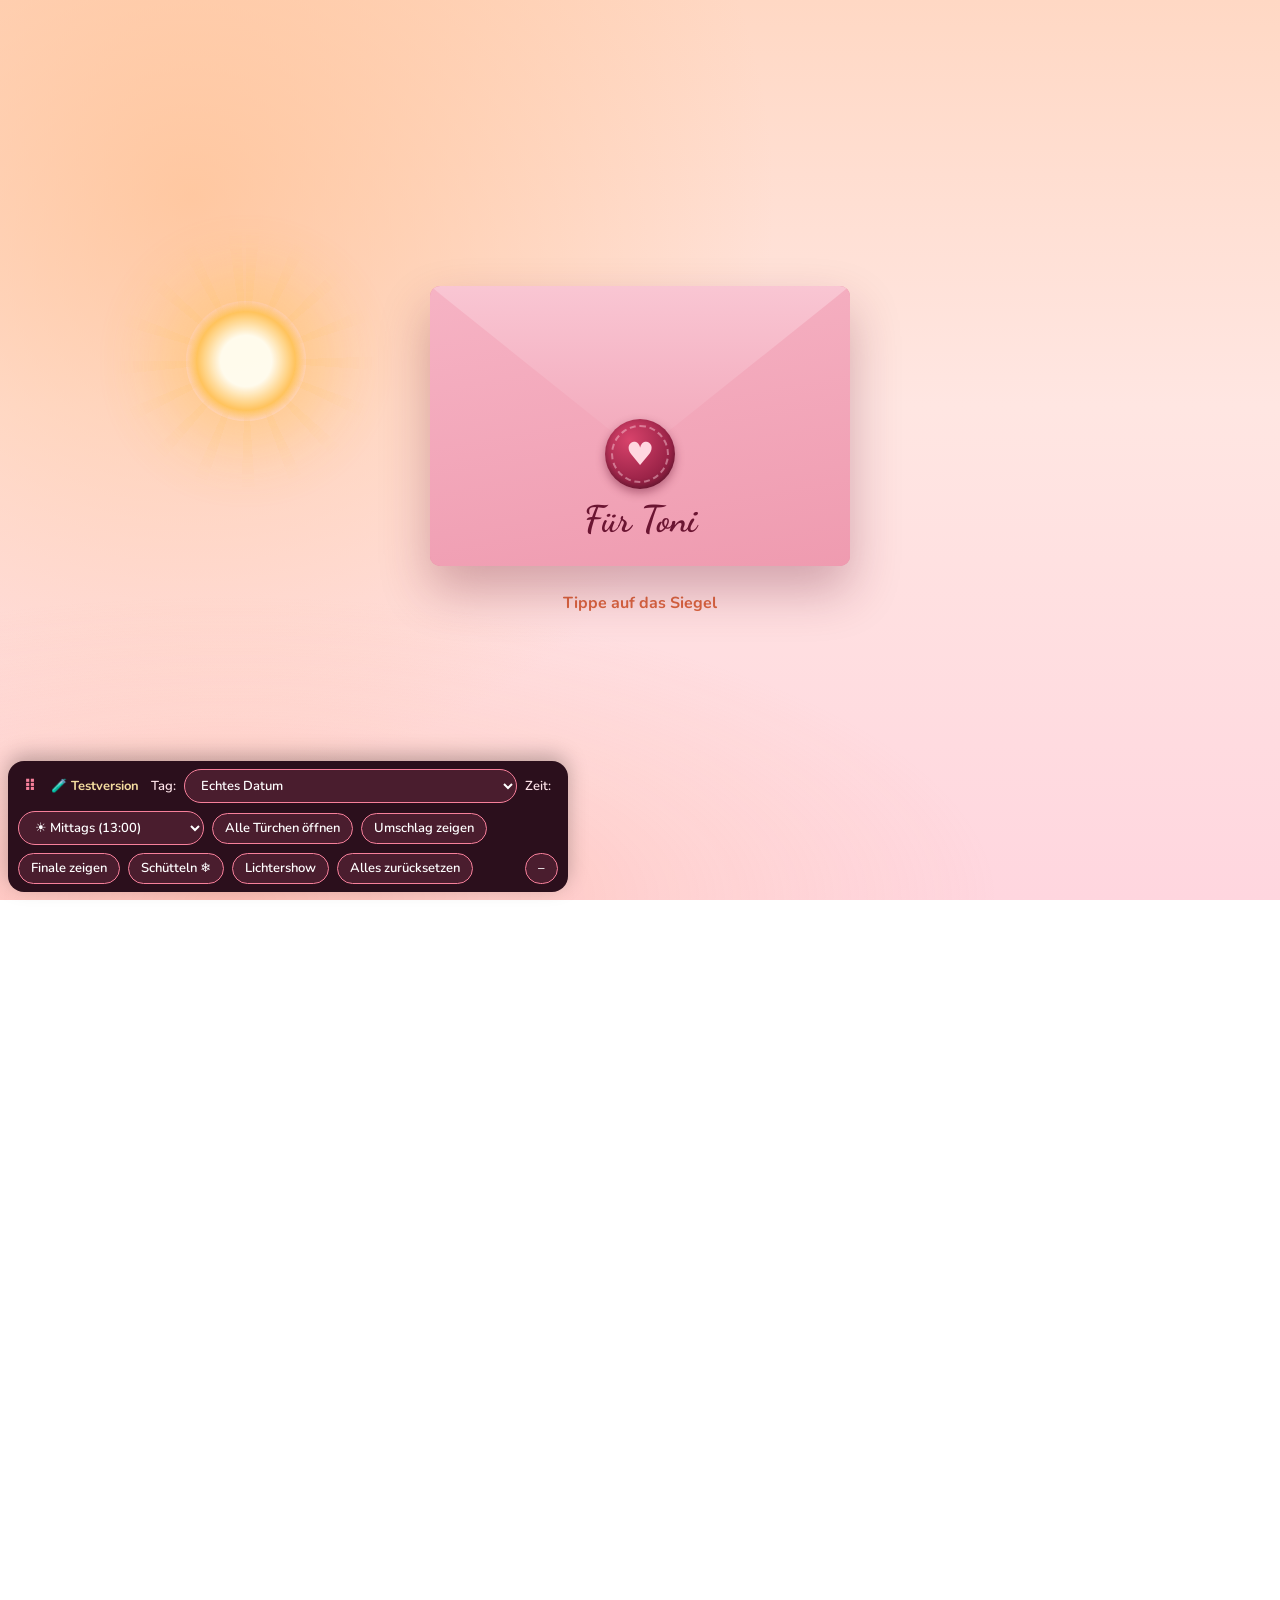
==== vorschau-poyjy2er/index.html @ 793a2852 "Jahrestag: beide kommen erst ins Bild, dann Album und Herzflug Co-Authored-By: Claude Opus 5.5 <nore" ====
<!doctype html>
<html lang="de">
<head>
  <meta charset="utf-8">
  <base href="../">
  <meta name="viewport" content="width=device-width, initial-scale=1, minimum-scale=1">
  <meta name="robots" content="noindex, nofollow">
  <title>Toni Adventskalender Test</title>
  <link rel="icon" href="data:image/svg+xml,<svg xmlns='http://www.w3.org/2000/svg' viewBox='0 0 100 100'><text y='.9em' font-size='90'>♥️</text></svg>">
  <link rel="preconnect" href="https://fonts.googleapis.com">
  <link rel="preconnect" href="https://fonts.gstatic.com" crossorigin>
  <link href="https://fonts.googleapis.com/css2?family=Dancing+Script:wght@600;700&family=Lora:ital,wght@1,500;1,600&family=Nunito:wght@400;600;700&display=swap" rel="stylesheet">
  <link rel="stylesheet" href="style.min.css?v=ee9fd789cb">
  <link rel="manifest" href="manifest.webmanifest">
  <link rel="apple-touch-icon" href="icons/apple-touch-icon.png">
  <meta name="theme-color" content="#e85d7e">
  <meta name="mobile-web-app-capable" content="yes">
  <meta name="apple-mobile-web-app-capable" content="yes">
  <meta name="apple-mobile-web-app-title" content="Für Toni">
  <meta name="apple-mobile-web-app-status-bar-style" content="default">
</head>
<body>
  <div id="intro" class="intro" hidden>
    <p id="intro-gruss" class="intro-gruss" aria-live="polite"></p>
    <div class="umschlag" id="umschlag" role="button" tabindex="0" aria-label="Brief öffnen">
      <div class="umschlag-rueck"></div>
      <div class="brief">
        <p class="brief-anrede" id="brief-anrede">Mein Schatz,</p>
        <p class="brief-text" id="brief-text">dein Adventskalender wartet auf dich</p>
        <p class="brief-herz" aria-hidden="true"><svg class="ui-icon" aria-hidden="true"><use href="#i-herz"/></svg></p>
      </div>
      <div class="umschlag-vorne"></div>
      <div class="umschlag-klappe"></div>
      <p class="umschlag-name">Für Toni</p>
      <div class="siegel" aria-hidden="true"><span>♥</span><span class="siegel-schloss">🔒</span></div>
    </div>
    <div id="intro-countdown" class="intro-countdown" hidden>
      <p id="countdown-gruss" class="countdown-gruss" hidden></p>
      <p id="countdown-titel" class="countdown-titel">Dein Brief öffnet sich in</p>
      <div id="countdown-ziffern" class="countdown-ziffern" aria-live="off"></div>
    </div>
    <p class="intro-hinweis" id="intro-hinweis">Tippe auf das Siegel</p>
  </div>

  <div class="himmel" aria-hidden="true">
    <div class="sonne"></div>
    <div class="mond"></div>
    <div class="sterne" id="sterne"></div>
  </div>
  <div class="herzen" aria-hidden="true"></div>

  <svg class="ui-sprite" width="0" height="0" aria-hidden="true" focusable="false">
  <defs>
    <linearGradient id="ui-herz-verlauf" x1="0" y1="0" x2="0" y2="1"><stop offset="0" stop-color="#ff7096"/><stop offset="1" stop-color="#d6244f"/></linearGradient>
    <linearGradient id="ui-gold" x1="0" y1="0" x2="0" y2="1"><stop offset="0" stop-color="#f7d77c"/><stop offset="1" stop-color="#d4a23f"/></linearGradient>
  </defs>
  <symbol id="i-herz" viewBox="0 0 32 29"><path d="M16 28C10 23.6 2 17.6 2 10.2 2 5.7 5.4 2.4 9.5 2.4c2.7 0 5 1.4 6.5 3.7 1.5-2.3 3.8-3.7 6.5-3.7 4.1 0 7.5 3.3 7.5 7.8C30 17.6 22 23.6 16 28z" fill="url(#ui-herz-verlauf)"/><path d="M8.4 6.2c-2.3.4-3.8 2.5-3.5 4.9" fill="none" stroke="#fff" stroke-width="2.2" stroke-linecap="round" opacity=".6"/></symbol>
  <symbol id="i-wolke" viewBox="0 0 32 32"><path d="M9 25h15.5a5.5 5.5 0 0 0 .6-11 7.5 7.5 0 0 0-14.2-2A6.5 6.5 0 0 0 9 25z" fill="#fff4f6" stroke="currentColor" stroke-width="2" stroke-linejoin="round"/><path d="M16 22c-1.7-1.2-3.4-2.5-3.4-3.9 0-1 .8-1.8 1.8-1.8.7 0 1.3.4 1.6.9.3-.5.9-.9 1.6-.9 1 0 1.8.8 1.8 1.8 0 1.4-1.7 2.7-3.4 3.9z" fill="url(#ui-herz-verlauf)"/></symbol>
  <symbol id="i-brief" viewBox="0 0 32 32"><rect x="3" y="7" width="26" height="19" rx="3" fill="#fff4f6" stroke="currentColor" stroke-width="2"/><path d="M4.5 9.5 16 18l11.5-8.5" fill="none" stroke="currentColor" stroke-width="2" stroke-linejoin="round"/><path d="M16 25c-1.9-1.4-3.8-2.8-3.8-4.5 0-1.1.9-2 2-2 .8 0 1.4.4 1.8 1 .4-.6 1-1 1.8-1 1.1 0 2 .9 2 2 0 1.7-1.9 3.1-3.8 4.5z" fill="url(#ui-herz-verlauf)"/></symbol>
  <symbol id="i-geschenk" viewBox="0 0 32 32"><rect x="5" y="14" width="22" height="14" rx="2" fill="#fde3ea" stroke="currentColor" stroke-width="2"/><rect x="3" y="9.5" width="26" height="5" rx="1.5" fill="#fff4f6" stroke="currentColor" stroke-width="2"/><rect x="14" y="9.5" width="4" height="18.5" fill="#e0b04e"/><path d="M16 9.5c-2-4-7-5.5-7.6-2.6S12.4 9.5 16 9.5zm0 0c2-4 7-5.5 7.6-2.6S19.6 9.5 16 9.5z" fill="#f3c84b" stroke="#b8862f" stroke-width="1.2" stroke-linejoin="round"/></symbol>
  <symbol id="i-mikro" viewBox="0 0 32 32"><rect x="11" y="3" width="10" height="17" rx="5" fill="#fde3ea" stroke="currentColor" stroke-width="2"/><path d="M7 15a9 9 0 0 0 18 0M16 24v5M11 29h10" fill="none" stroke="currentColor" stroke-width="2" stroke-linecap="round"/></symbol>
  <symbol id="i-buch" viewBox="0 0 32 32"><path d="M16 8.5C12.5 6 8 5.5 3 6.5v19c5-1 9.5-.5 13 2 3.5-2.5 8-3 13-2v-19c-5-1-9.5-.5-13 2z" fill="#fff4f6" stroke="currentColor" stroke-width="2" stroke-linejoin="round"/><path d="M16 8.5v19" stroke="currentColor" stroke-width="2"/></symbol>
  <symbol id="i-spiel" viewBox="0 0 32 32"><path d="M9 10h14a6 6 0 0 1 5.8 4.5l1.6 6.6A3.6 3.6 0 0 1 24.3 24l-3.1-3H10.8l-3.1 3a3.6 3.6 0 0 1-6.1-2.9l1.6-6.6A6 6 0 0 1 9 10z" fill="#fde3ea" stroke="currentColor" stroke-width="2" stroke-linejoin="round"/><path d="M10 14v5M7.5 16.5h5" stroke="currentColor" stroke-width="2" stroke-linecap="round"/><circle cx="21.5" cy="15" r="1.6" fill="currentColor"/><circle cx="24.5" cy="18" r="1.6" fill="currentColor"/></symbol>
  <symbol id="i-ticket" viewBox="0 0 32 32"><path d="M4 9h24v4a3 3 0 0 0 0 6v4H4v-4a3 3 0 0 0 0-6z" fill="#fff4f6" stroke="currentColor" stroke-width="2" stroke-linejoin="round"/><path d="M12 10.5v11" stroke="currentColor" stroke-width="1.6" stroke-dasharray="2 2"/><path d="M20 19.5c-1.6-1.1-3.2-2.3-3.2-3.7 0-.9.7-1.6 1.6-1.6.7 0 1.2.4 1.6.9.4-.5.9-.9 1.6-.9.9 0 1.6.7 1.6 1.6 0 1.4-1.6 2.6-3.2 3.7z" fill="url(#ui-herz-verlauf)"/></symbol>
  <symbol id="i-post" viewBox="0 0 32 32"><rect x="3" y="7" width="26" height="18" rx="2" fill="#fff4f6" stroke="currentColor" stroke-width="2"/><rect x="20" y="10" width="6" height="7" rx="1" fill="#fde3ea" stroke="currentColor" stroke-width="1.5"/><path d="M7 13h9M7 17h9M7 21h7" stroke="currentColor" stroke-width="1.6" stroke-linecap="round"/></symbol>
  <symbol id="i-schloss" viewBox="0 0 24 24"><path d="M7.5 10.5V8a4.5 4.5 0 0 1 9 0v2.5" fill="none" stroke="#a97b2c" stroke-width="2.4"/><rect x="4.5" y="10" width="15" height="11" rx="3" fill="url(#ui-gold)" stroke="#a97b2c" stroke-width="1.4"/><circle cx="12" cy="15.2" r="1.7" fill="#7a4f12"/></symbol>
  <symbol id="i-play" viewBox="0 0 24 24"><path d="M8 5.5v13a1 1 0 0 0 1.5.9l10.4-6.5a1 1 0 0 0 0-1.8L9.5 4.6A1 1 0 0 0 8 5.5z" fill="currentColor"/></symbol>
  <symbol id="i-pause" viewBox="0 0 24 24"><rect x="6.5" y="5" width="4" height="14" rx="1.3" fill="currentColor"/><rect x="13.5" y="5" width="4" height="14" rx="1.3" fill="currentColor"/></symbol>
</svg>
  <header class="kopf">
    <div class="briefkopf">
      <p id="datum" class="datum"></p>
      <p id="gruss" class="gruss"></p>
      <h1 id="titel">Für Toni ♥️</h1>
      <p id="untertitel" class="untertitel"></p>
    </div>
    <div id="titelfotos" class="titelfotos"></div>
    <section class="heute-karte" aria-label="Heute">
      <p class="heute-label">Dein Tag</p>
      <p id="status" class="status" aria-live="polite"></p>
      <div id="zusammen" class="zusammen"></div>
      <p class="kopf-knoepfe">
        <button id="sammlung-knopf" class="sammlung-knopf" type="button" hidden><svg class="ui-icon" aria-hidden="true"><use href="#i-ticket"/></svg> Meine Gutscheine</button>
        <button id="finale-knopf" class="sammlung-knopf" type="button" hidden><svg class="ui-icon" aria-hidden="true"><use href="#i-herz"/></svg> Unser Herz</button>
        <button id="rueckblick-knopf" class="sammlung-knopf" type="button" hidden><svg class="ui-icon" aria-hidden="true"><use href="#i-buch"/></svg> Unser Dezember</button>
        <button id="postkarte-knopf" class="sammlung-knopf" type="button" hidden><svg class="ui-icon" aria-hidden="true"><use href="#i-post"/></svg> Heutige Postkarte</button>
        <button id="spiel-knopf" class="sammlung-knopf" type="button" hidden><svg class="ui-icon" aria-hidden="true"><use href="#i-spiel"/></svg> Capy-Spiel</button>
      </p>
    </section>
  </header>

  <main>
    <div id="adventskranz" class="adventskranz" hidden></div>
    <div id="lichterkette" class="lichterkette" role="img" aria-label="Lichterkette"></div>
    <div id="kalender" class="kalender" aria-label="Adventskalender mit 24 Türchen"></div>
  </main>

  <section id="momente" class="momente" aria-labelledby="momente-titel" hidden>
    <h2 id="momente-titel">Unsere Momente</h2>
    <div id="fotostreifen" class="fotostreifen"></div>
    <div id="streifen-fortschritt" class="streifen-fortschritt" aria-hidden="true"><span></span></div>
    <p id="wisch-hinweis" class="wisch-hinweis">wischen für mehr Fotos <span aria-hidden="true">→</span></p>
  </section>

  <div id="landschaft" class="landschaft" aria-hidden="true"></div>

  <footer class="fuss">
    <div class="capy-familie" aria-hidden="true">
      <svg viewBox="0 0 220 110">
        <g class="laterne">
          <rect x="150" y="40" width="3" height="62" fill="#6b4a3a"/>
          <circle class="laternen-licht" cx="151.5" cy="48" r="15" fill="#ffd36b" opacity=".35"/>
          <path d="M142 38h19l-3-6h-13z" fill="#4a3542"/>
          <rect x="143.5" y="38" width="16" height="19" rx="2.5" fill="#ffe7a3" stroke="#4a3542" stroke-width="2"/>
          <path d="M146 57h11l-2.5 4h-6z" fill="#4a3542"/>
          <path d="M144 38 q7.5 -3.5 15 0" fill="none" stroke="#fff" stroke-width="2.5" stroke-linecap="round"/>
        </g>
        <g transform="translate(18 34) rotate(-8 28 30)">
          <ellipse cx="14" cy="9" rx="5" ry="4" fill="#7a4e33"/><ellipse cx="42" cy="9" rx="5" ry="4" fill="#7a4e33"/>
          <rect x="7" y="6" width="42" height="36" rx="17" fill="#b07a52"/><ellipse cx="28" cy="31" rx="13" ry="9.5" fill="#9a6844"/>
          <path d="M14 20q3-2.5 6 0M36 20q3-2.5 6 0" fill="none" stroke="#3a2418" stroke-width="1.8" stroke-linecap="round"/>
          <ellipse cx="23.5" cy="28.5" rx="1.8" ry="1.1" fill="#3a2418"/><ellipse cx="32.5" cy="28.5" rx="1.8" ry="1.1" fill="#3a2418"/>
          <circle cx="14" cy="27" r="2.6" fill="#f7809b" opacity=".6"/><circle cx="42" cy="27" r="2.6" fill="#f7809b" opacity=".6"/>
          <path d="M8 40 q20 14 40 0 v12 h-40z" fill="#e85d7e"/><path d="M10 46h36" stroke="#fff" stroke-width="2" stroke-dasharray="4 3"/>
        </g>
        <g transform="translate(70 30) rotate(10 28 30)">
          <ellipse cx="14" cy="9" rx="5" ry="4" fill="#7a4e33"/><ellipse cx="42" cy="9" rx="5" ry="4" fill="#7a4e33"/>
          <rect x="7" y="6" width="42" height="36" rx="17" fill="#a8714a"/><ellipse cx="28" cy="31" rx="13" ry="9.5" fill="#94613f"/>
          <path d="M14 20q3-2.5 6 0M36 20q3-2.5 6 0" fill="none" stroke="#3a2418" stroke-width="1.8" stroke-linecap="round"/>
          <ellipse cx="23.5" cy="28.5" rx="1.8" ry="1.1" fill="#3a2418"/><ellipse cx="32.5" cy="28.5" rx="1.8" ry="1.1" fill="#3a2418"/>
          <circle cx="14" cy="27" r="2.6" fill="#f7809b" opacity=".6"/><circle cx="42" cy="27" r="2.6" fill="#f7809b" opacity=".6"/>
          <path d="M8 6 C10 -6 26 -8 30 0 L22 6z" fill="#d6304f"/><rect x="5" y="3" width="24" height="5.5" rx="2.7" fill="#fff"/><circle cx="31" cy="0" r="3.4" fill="#fff"/>
        </g>
        <path class="familien-herz" d="M71 26c-2.6-4.4-9-3.2-9 1.6 0 4.2 9 8.6 9 8.6s9-4.4 9-8.6c0-4.8-6.4-6-9-1.6z" fill="#e85d7e"/>
        <path d="M0 100 Q60 90 120 98 T220 96 V110 H0z" fill="#fff"/>
      </svg>
    </div>
    <p class="fuss-text">Mit ganz viel Liebe gemacht <svg class="ui-icon" aria-hidden="true"><use href="#i-herz"/></svg></p>
  </footer>

  <div id="toast" class="toast" role="status" aria-live="polite"></div>

  <dialog id="dialog" class="dialog" aria-labelledby="dialog-titel">
    <div class="dialog-inhalt">
      <button class="schliessen" type="button" aria-label="Schließen">×</button>
      <div class="wachssiegel" id="dialog-siegel" aria-hidden="true"></div>
      <p class="dialog-tag" id="dialog-tag"></p>
      <h2 id="dialog-titel"></h2>
      <img id="dialog-bild" class="dialog-bild" alt="" hidden>
      <div id="rubbel-bereich" class="rubbel-bereich">
      <p id="dialog-text" class="dialog-text"></p>
      <p id="dialog-unterschrift" class="unterschrift"></p>
      <div class="extras">
        <div id="dialog-brief" class="extra extra-brief" hidden>
          <span class="extra-icon" aria-hidden="true"><svg class="ui-icon" aria-hidden="true"><use href="#i-wolke"/></svg></span>
          <span class="extra-label">Hier klebt deine Wolke hin</span>
          <span id="dialog-brief-zahl" class="extra-zahl"></span>
        </div>
        <div id="dialog-paeckchen" class="extra extra-paeckchen" hidden>
          <span class="extra-icon" aria-hidden="true"><svg class="ui-icon" aria-hidden="true"><use href="#i-geschenk"/></svg></span>
          <span class="extra-label">Heute darfst du zusätzlich dieses Päckchen öffnen</span>
          <span id="dialog-paeckchen-zahl" class="extra-zahl"></span>
        </div>
      </div>
      <canvas id="rubbel" class="rubbel" hidden aria-label="Rubbelfeld: mit dem Finger freirubbeln"></canvas>
      </div>
      <div id="dialog-audio" class="sprachnachricht" hidden>
        <p class="sprachnachricht-titel"><svg class="ui-icon" aria-hidden="true"><use href="#i-mikro"/></svg> Eine Sprachnachricht von mir</p>
        <audio id="dialog-audio-player" preload="metadata"></audio>
        <div class="player">
          <button type="button" class="player-knopf" aria-label="Sprachnachricht abspielen"><svg class="ui-icon player-play" aria-hidden="true"><use href="#i-play"/></svg><svg class="ui-icon player-pause" aria-hidden="true"><use href="#i-pause"/></svg></button>
          <div class="player-leiste" role="slider" tabindex="0" aria-label="Position in der Sprachnachricht" aria-valuemin="0" aria-valuemax="100" aria-valuenow="0"><span class="player-fortschritt"></span><span class="player-punkt"><svg class="ui-icon" aria-hidden="true"><use href="#i-herz"/></svg></span></div>
          <span class="player-zeit">0:00</span>
        </div>
      </div>
      <div id="dialog-hinweis" class="hinweis" hidden>
        <span class="hinweis-icon" aria-hidden="true"><svg class="ui-icon" aria-hidden="true"><use href="#i-geschenk"/></svg></span>
        <span id="dialog-hinweis-text"></span>
      </div>
    </div>
  </dialog>

  <dialog id="gutschein" class="dialog gutschein-dialog" aria-labelledby="gutschein-titel">
    <div class="dialog-inhalt">
      <button class="schliessen" type="button" aria-label="Schließen">×</button>
      <p id="gutschein-gefunden" class="gutschein-gefunden">Du hast ein Easter Egg gefunden! 🎉</p>
      <div class="ticket">
        <img id="gutschein-bild" class="ticket-bild" alt="" hidden>
        <div id="gutschein-emblem" class="ticket-emblem" aria-hidden="true"></div>
        <p class="ticket-label">Gutschein für</p>
        <h2 id="gutschein-titel"></h2>
        <p id="gutschein-text" class="ticket-text"></p>
        <p class="ticket-fuss"><strong>Aktiv, sobald du mir einen Screenshot davon per WhatsApp geschickt hast 📸</strong><br>Gültig für immer · Einlösbar bei mir ♥️</p>
      </div>
    </div>
  </dialog>

  <dialog id="sammlung" class="dialog" aria-labelledby="sammlung-titel">
    <div class="dialog-inhalt">
      <button class="schliessen" type="button" aria-label="Schließen">×</button>
      <h2 id="sammlung-titel">Deine Gutscheine</h2>
      <div id="sammlung-liste" class="sammlung-liste"></div>
    </div>
  </dialog>

  <dialog id="quiz" class="dialog" aria-labelledby="quiz-frage">
    <div class="dialog-inhalt">
      <button class="schliessen" type="button" aria-label="Schließen">×</button>
      <p class="dialog-tag">Du hast etwas entdeckt 🔍</p>
      <p class="quiz-intro">Aber erst musst du dir das verdienen. Beantworte diese Frage:</p>
      <h2 id="quiz-frage"></h2>
      <div id="quiz-antworten" class="quiz-antworten"></div>
      <p id="quiz-rueckmeldung" class="quiz-rueckmeldung" aria-live="polite"></p>
    </div>
  </dialog>

  <dialog id="rueckblick" class="dialog" aria-labelledby="rueckblick-titel">
    <div class="dialog-inhalt">
      <button class="schliessen" type="button" aria-label="Schließen">×</button>
      <h2 id="rueckblick-titel">Unser Dezember</h2>
      <div id="rueckblick-liste" class="rueckblick-liste"></div>
    </div>
  </dialog>

  <div id="app-tipp" class="app-tipp" hidden>
    <span class="app-tipp-icon" aria-hidden="true">📲</span>
    <p id="app-tipp-text"></p>
    <button type="button" id="app-tipp-zu" aria-label="Tipp schließen">×</button>
  </div>

  <dialog id="postkarte" class="dialog postkarte-dialog" aria-labelledby="postkarte-titel">
    <div class="postkarte">
      <button class="schliessen" type="button" aria-label="Schließen">×</button>
      <img id="postkarte-bild" class="postkarte-bild" alt="">
      <div class="postkarte-rechts">
        <div class="briefmarke" aria-hidden="true"><span>🐹</span></div>
        <div class="poststempel" id="postkarte-stempel" aria-hidden="true"></div>
        <h2 id="postkarte-titel" class="postkarte-titel"></h2>
        <p id="postkarte-text" class="postkarte-text"></p>
        <p class="postkarte-gruss">Dein Chris ♥️</p>
      </div>
    </div>
  </dialog>

  <dialog id="spiel" class="spiel-dialog" aria-label="Capy-Spiel">
    <div class="spiel-rahmen">
      <canvas id="spiel-leinwand" class="spiel-leinwand"></canvas>
      <div class="spiel-anzeige" aria-live="polite">
        <span id="spiel-punkte">0</span>
        <span id="spiel-leben">♥️♥️♥️</span>
      </div>
      <button class="schliessen spiel-zu" type="button" aria-label="Spiel schließen">×</button>
      <div id="spiel-menue" class="spiel-menue">
        <h2 id="spiel-titel">Capy fängt Schneeflocken</h2>
        <p id="spiel-text">Fang Schneeflocken, Herzen und Sterne. Weich Eis und Eiszapfen aus und schnapp dir die Extras!</p>
        <ul class="spiel-legende">
          <li><span>❄️</span> 1 Punkt</li>
          <li><span>♥️</span> 3 Punkte</li>
          <li><span>⭐</span> 10 Punkte</li>
          <li><span>🧊</span> Eis kostet ein Leben</li>
          <li><span>☕</span> Kakao schützt dich</li>
          <li><span>🧲</span> Magnet zieht alles an</li>
          <li><span>⏳</span> Sanduhr: Zeitlupe</li>
          <li><span>🍀</span> Klee: ein Leben</li>
        </ul>
        <p class="spiel-tipp">15 Treffer in Folge bringen den Liebesregen ♥️</p>
        <p id="spiel-rekord" class="spiel-rekord"></p>
        <button id="spiel-start" class="spiel-start" type="button">Los geht's</button>
        <p class="spiel-steuerung">Mit dem Finger nach links und rechts wischen<br>oder die Pfeiltasten benutzen</p>
      </div>
    </div>
  </dialog>

  <dialog id="lightbox" class="lightbox" aria-label="Foto">
    <button class="schliessen" type="button" aria-label="Schließen">×</button>
    <figure class="lightbox-figur">
      <img id="lightbox-bild" alt="">
      <figcaption id="lightbox-text"></figcaption>
    </figure>
    <button class="lightbox-pfeil zurueck" type="button" aria-label="Vorheriges Foto">‹</button>
    <button class="lightbox-pfeil weiter" type="button" aria-label="Nächstes Foto">›</button>
  </dialog>

  <div id="finale" class="finale" hidden>
    <div id="finale-herz" class="finale-herz"></div>
    <div class="finale-text">
      <p class="finale-titel">Frohe Weihnachten, Baby</p>
      <p class="finale-unter">24 Türchen voller Liebe <svg class="ui-icon" aria-hidden="true"><use href="#i-herz"/></svg></p>
    </div>
    <button type="button" class="schliessen finale-zu" aria-label="Schließen">×</button>
  </div>

  <canvas id="konfetti-regen" class="konfetti-regen" popover="manual" aria-hidden="true"></canvas>

  <script src="inhalte.js"></script>
  <script src="vorschau-poyjy2er/kalender.min.js?v=0a09846d65"></script>
<style>
  .testleiste {
    position: fixed; left: 8px; bottom: 8px; z-index: 90; max-width: min(560px, calc(100vw - 16px)); border-radius: 16px;
    display: flex; flex-wrap: wrap; align-items: center; gap: 8px;
    padding: 8px 10px;
    background: #2b0f1c; color: #ffe4ea;
    font: 600 13px/1.3 "Nunito", system-ui, sans-serif;
    box-shadow: 0 -6px 20px rgba(0,0,0,.25);
  }
  .testleiste b { color: #f3dc9f; margin-right: 4px; }
  .testleiste select, .testleiste button {
    font: inherit; border-radius: 999px; border: 1px solid #f7809b;
    padding: 6px 12px; background: #4a1d2e; color: #fff; cursor: pointer;
  }
  .testleiste button:hover, .testleiste select:hover { background: #6b1532; }
  .testleiste button:focus-visible, .testleiste select:focus-visible { outline: 2px solid #f3dc9f; outline-offset: 2px; }
  .testleiste .zu { margin-left: auto; }
  .testleiste input { accent-color: #f7809b; }
  .testleiste .griff { cursor: grab; padding: 4px 6px; font-size: 16px; line-height: 1; color: #f7809b; user-select: none; -webkit-user-select: none; touch-action: none; }
  .testleiste .mini { display: none; }
  .testleiste.klein { padding: 0; border-radius: 50%; gap: 0; background: transparent; box-shadow: none; }
  .testleiste.klein > * { display: none; }
  .testleiste.klein > .mini {
    display: grid; place-items: center; width: 44px; height: 44px; padding: 0; border-radius: 50%; font-size: 20px;
    background: #2b0f1c; border: 2px solid #f7809b; box-shadow: 0 4px 14px rgba(0,0,0,.3); touch-action: none; cursor: grab;
  }
  .testleiste.zieht, .testleiste.zieht * { cursor: grabbing !important; }
</style>
<div class="testleiste" id="testleiste" role="region" aria-label="Testleiste">
  <button type="button" class="mini" id="test-mini" aria-label="Testleiste öffnen (ziehen zum Verschieben)">🧪</button>
  <span class="griff" id="test-griff" title="Ziehen zum Verschieben" aria-hidden="true">⠿</span>
  <b>🧪 Testversion</b>
  <label for="test-datum">Tag:</label>
  <select id="test-datum"></select>
  <label for="test-zeit">Zeit:</label>
  <select id="test-zeit">
    <option value="morgen">🌅 Morgens (7:30)</option>
    <option value="vormittag">🌤️ Vormittags (10:00)</option>
    <option value="mittag" selected>☀️ Mittags (13:00)</option>
    <option value="nachmittag">🍪 Nachmittags (15:00)</option>
    <option value="abend">🕯️ Abends (19:00)</option>
    <option value="nacht">🌙 Nachts (23:00)</option>
  </select>
  <button type="button" id="test-alle">Alle Türchen öffnen</button>
  <button type="button" id="test-umschlag">Umschlag zeigen</button>
  <button type="button" id="test-finale">Finale zeigen</button>
  <button type="button" id="test-schuetteln">Schütteln ❄️</button>
  <button type="button" id="test-lichter">Lichtershow</button>
  <button type="button" id="test-reset">Alles zurücksetzen</button>
  <button type="button" class="zu" id="test-zu" aria-label="Testleiste verkleinern">–</button>
</div>
<script>
(function () {
  var jahr = KALENDER.jahr;
  var sel = document.getElementById("test-datum");
  var optionen = [["", "Echtes Datum"],
    ["nov-11", "11. November 🐹 Kino"],
    ["nov-12", "12. November 🐹 Seilbahn"],
    ["nov-13", "13. November 🐹 Fotobox"],
    ["nov-14", "14. November 🐹 Bahnhof"],
    ["nov-15", "15. November 🐹 Ballonfahrt"],
    ["nov-16", "16. November 🐹 Gartenparty"],
    ["nov-17", "17. November 🐹 Glühweinstand"],
    ["nov-18", "18. November 🐹 Thermalbad"],
    ["nov-19", "19. November 🐹 Rodelrennen"],
    ["nov-20", "20. November 🐹 Matcha-Bad"],
    ["nov-21", "21. November 🐹 Feuerwerk"],
    ["nov-22", "22. November 🐹 Schneeballschlacht"],
    ["nov-23", "23. November 🐹 Polonaise"],
    ["nov-24", "24. November 🐹 Plätzchen"],
    ["nov-25", "25. November 🐹 Vorabend"],
    ["nov-25-2359", "25. November 23:59 (Countdown läuft ab)"],
    ["nov-26-0015", "26. November 0:15 🎂 Geburtstag, Brief noch zu"],
    ["nov-26-0029", "26. November 0:29 (Brief öffnet sich gleich)"],
    ["nov-26-0031", "26. November 0:31 🎂 Brief offen"],
    ["nov-26-1300", "26. November 🎂 Geburtstagsmodus"],
    ["nov-27-1300", "27. November 🎁 Capys bauen den Kalender auf"],
    ["nov-28-1300", "28. November ✨ Capys schmücken"],
    ["nov-29-1300", "29. November 🕯️ 1. Advent"],
    ["nov-30-1300", "30. November 🧽 Großputz"]];
  var besonders = { 4: " 🎉 Joris", 6: " 🎅", 8: " 🍀 Bio", 11: " 🍀 Deutsch", 13: " 🎂 Papa", 17: " 🍀 Mathe", 24: " 🎄 Heiligabend" };
  var eier = {};
  (KALENDER.eastereggs || []).forEach(function (e) { eier[e.ab] = (eier[e.ab] || "") + " 🥚"; });
  for (var t = 1; t <= 24; t++) {
    optionen.push(["dez-" + (t < 10 ? "0" + t : t), t + ". Dezember" + (besonders[t] || "") + (eier[t] || "")]);
  }
  optionen.push(["dez-26", "26. Dezember (danach)"]);
  optionen.push(["dez-31-2359", "31. Dezember 23:59 🎆 Countdown ins neue Jahr"]);
  optionen.push(["jan-01-1200", "1. Januar 🎆 Neujahr (erster Besuch)"]);
  optionen.forEach(function (o) {
    var el = document.createElement("option"); el.value = o[0]; el.textContent = o[1]; sel.appendChild(el);
  });
  var zeitSel = document.getElementById("test-zeit");
  var anker = location.hash.replace("#", "");
  var zm = /-(morgen|vormittag|mittag|nachmittag|abend|nacht)$/.exec(anker);
  if (zm) zeitSel.value = zm[1];
  sel.value = /-\d{4}$/.test(anker) ? anker : anker.replace(/-(morgen|vormittag|mittag|nachmittag|abend|nacht)$/, "");
  function gehe(wert) {
    if (wert && !/-\d{4}$/.test(wert) && zeitSel.value !== "mittag") wert += "-" + zeitSel.value;
    location.hash = wert;
    location.reload();
  }
  sel.addEventListener("change", function () { gehe(sel.value); });
  zeitSel.addEventListener("change", function () { gehe(sel.value || "dez-01"); });
  var schluessel = ["toni-advent-geoeffnet-" + jahr, "toni-advent-gutscheine-" + jahr, "toni-advent-finale-" + jahr, "toni-advent-gerubbelt-" + jahr, "toni-app-tipp"];
  document.getElementById("test-umschlag").addEventListener("click", function () {
    try { sessionStorage.removeItem("toni-intro"); } catch (e) {}
    location.reload();
  });
  document.getElementById("test-schuetteln").addEventListener("click", function () {
    if (window.adventkalender) window.adventkalender.schneeSturm();
  });
  document.getElementById("test-lichter").addEventListener("click", function () {
    document.getElementById("lichterkette").scrollIntoView({ behavior: "smooth", block: "center" });
    if (window.adventkalender) setTimeout(window.adventkalender.starteLichtershow, 500);
  });
  document.getElementById("test-finale").addEventListener("click", function () {
    if (window.adventkalender) window.adventkalender.zeigeFinale();
  });
  document.getElementById("test-alle").addEventListener("click", function () {
    try { localStorage.setItem(schluessel[0], JSON.stringify(Array.from({ length: 24 }, function (_, i) { return i + 1; }))); } catch (e) {}
    gehe("dez-24");
  });
  document.getElementById("test-reset").addEventListener("click", function () {
    try {
      schluessel.forEach(function (k) { localStorage.removeItem(k); });
      Object.keys(localStorage).forEach(function (k) { if (k.indexOf("toni-") === 0) localStorage.removeItem(k); });
      sessionStorage.clear();
    } catch (e) {}
    gehe("");
  });
  // Verkleinern auf eine kleine Kugel und frei verschieben (Lage wird gemerkt)
  var leiste = document.getElementById("testleiste");
  var MERK = "toni-testleiste-lage";
  var lage = null;
  try { lage = JSON.parse(localStorage.getItem(MERK) || "null"); } catch (e) {}
  function merke() { try { localStorage.setItem(MERK, JSON.stringify(lage)); } catch (e) {} }
  function klemme() {
    if (!lage || lage.x === undefined) return;
    var r = leiste.getBoundingClientRect();
    lage.x = Math.max(4, Math.min(window.innerWidth - r.width - 4, lage.x));
    lage.y = Math.max(4, Math.min(window.innerHeight - r.height - 4, lage.y));
    leiste.style.left = lage.x + "px"; leiste.style.top = lage.y + "px"; leiste.style.bottom = "auto";
  }
  function setzeKlein(klein) {
    leiste.classList.toggle("klein", klein);
    lage = lage || {}; lage.klein = klein; merke();
    requestAnimationFrame(klemme);
  }
  if (lage && lage.klein) leiste.classList.add("klein");
  klemme();
  window.addEventListener("resize", klemme);
  document.getElementById("test-zu").addEventListener("click", function () { setzeKlein(true); });
  // Ziehen am Griff oder an der Kugel; ein kurzer Tipp auf die Kugel öffnet die Leiste
  function ziehbar(el, beiTipp) {
    var start = null;
    el.addEventListener("pointerdown", function (e) {
      var r = leiste.getBoundingClientRect();
      start = { x: e.clientX, y: e.clientY, l: r.left, t: r.top, bewegt: false };
      try { el.setPointerCapture(e.pointerId); } catch (_) {}
      e.preventDefault();
    });
    el.addEventListener("pointermove", function (e) {
      if (!start) return;
      var dx = e.clientX - start.x, dy = e.clientY - start.y;
      if (!start.bewegt && Math.abs(dx) + Math.abs(dy) < 6) return;
      start.bewegt = true;
      leiste.classList.add("zieht");
      lage = lage || {}; lage.x = start.l + dx; lage.y = start.t + dy;
      klemme();
    });
    function ende() {
      if (!start) return;
      var war = start.bewegt;
      start = null;
      leiste.classList.remove("zieht");
      if (war) merke(); else if (beiTipp) beiTipp();
    }
    el.addEventListener("pointerup", ende);
    el.addEventListener("pointercancel", function () { start = null; leiste.classList.remove("zieht"); });
  }
  ziehbar(document.getElementById("test-griff"));
  ziehbar(document.getElementById("test-mini"), function () { setzeKlein(false); });
  // mit der Tastatur (Enter oder Leertaste) öffnen
  document.getElementById("test-mini").addEventListener("click", function (e) { if (e.detail === 0) setzeKlein(false); });
})();
</script>
</body>
</html>
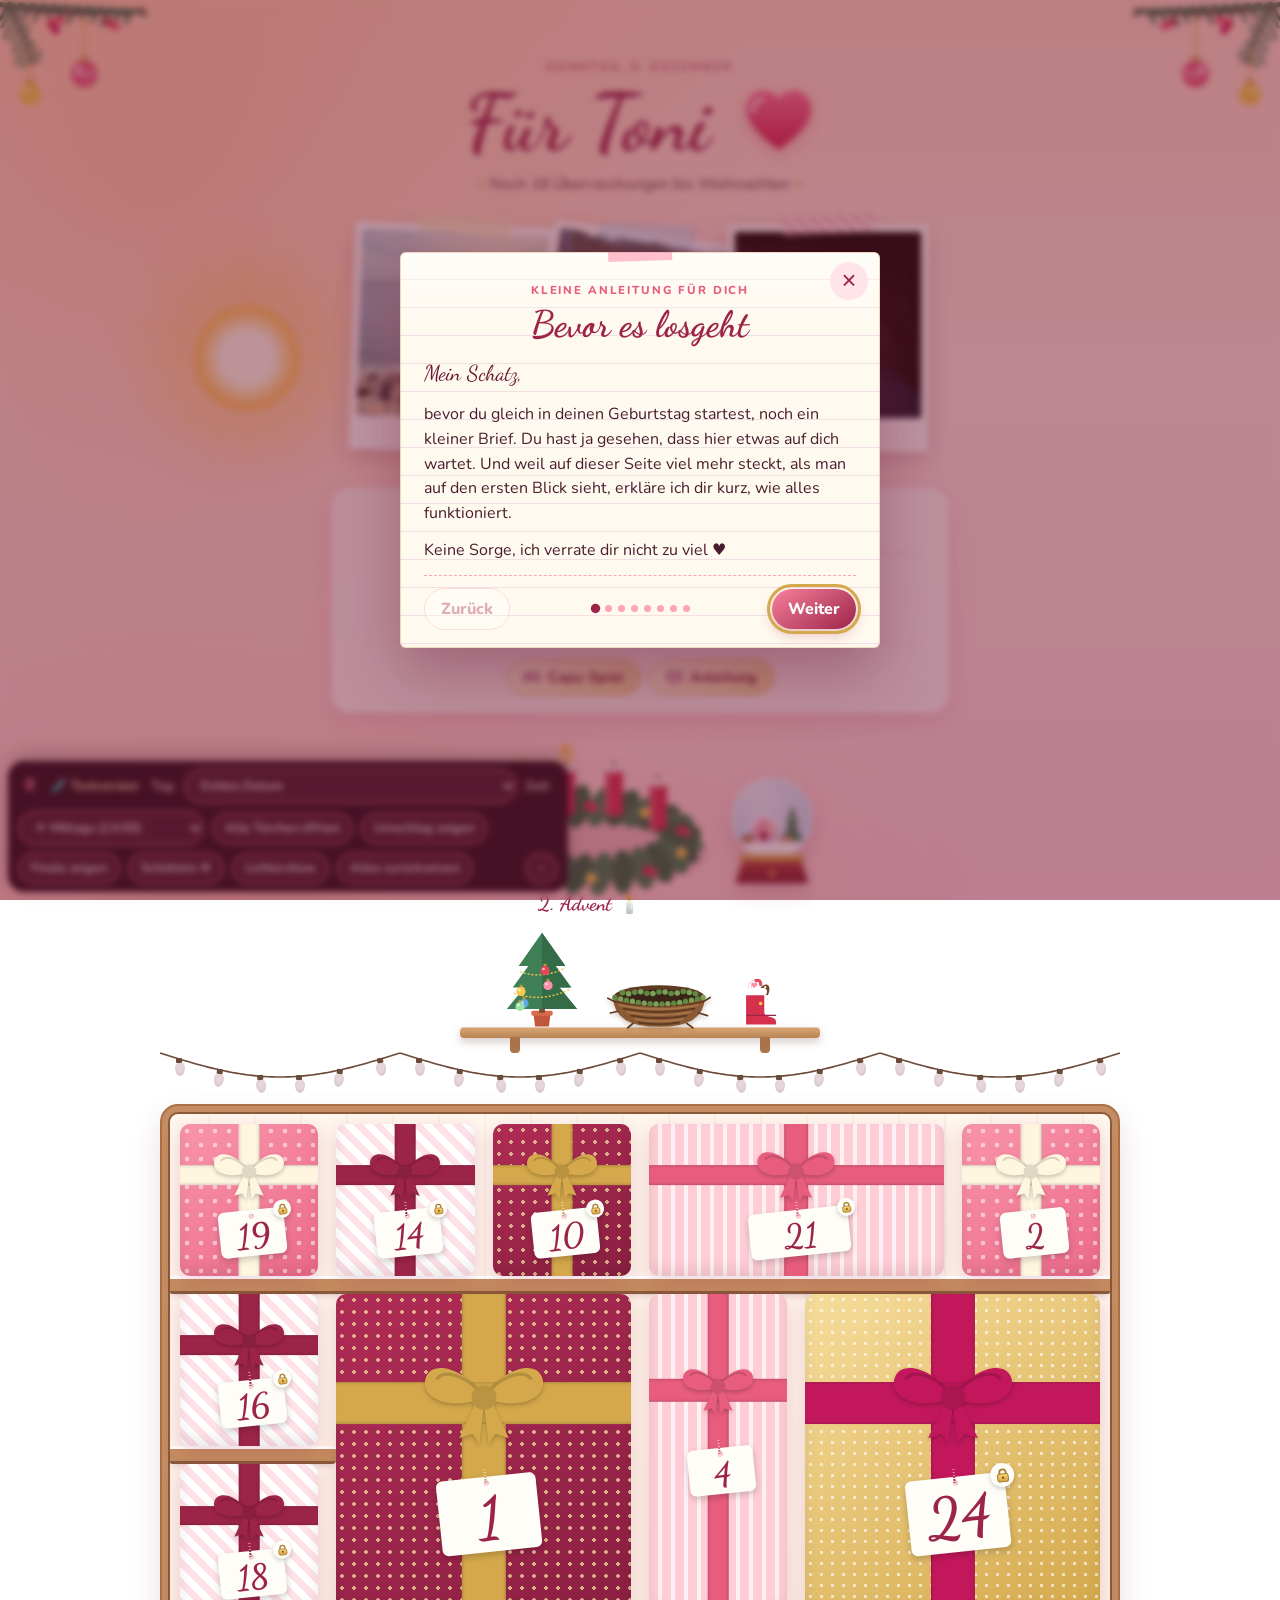
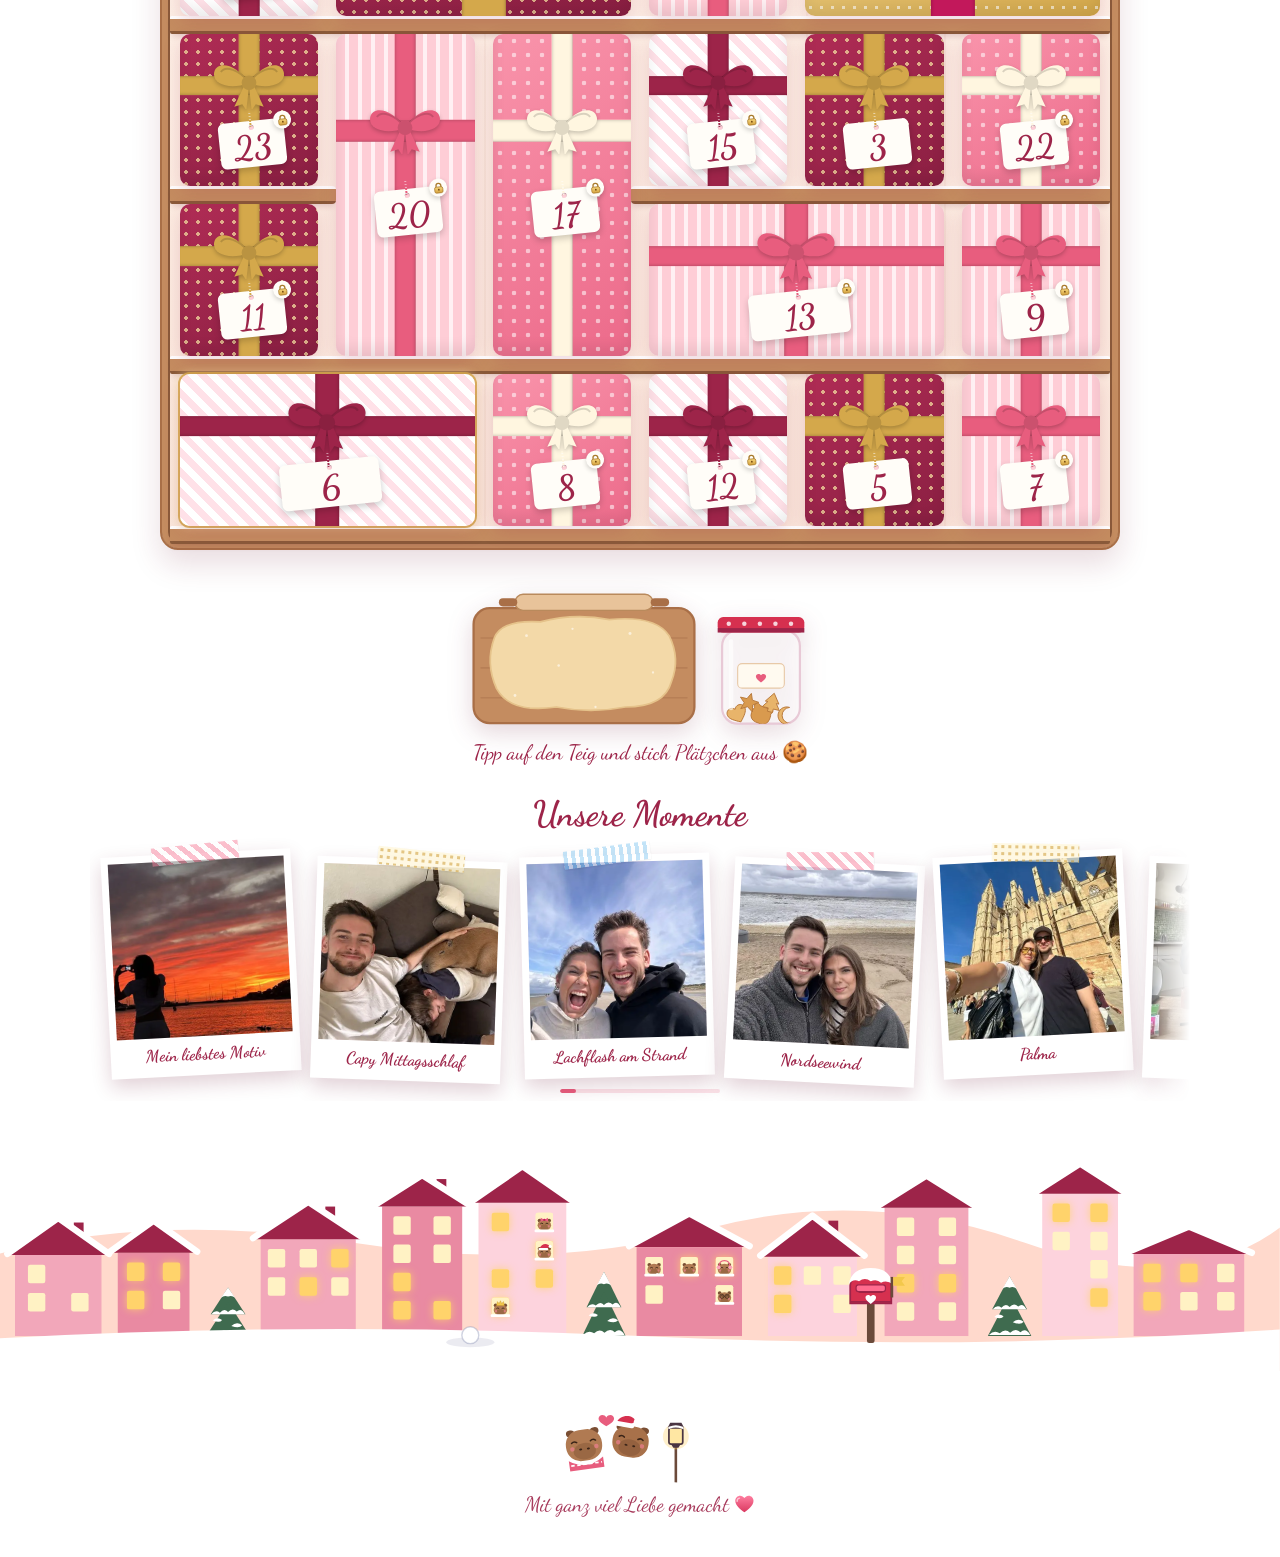
==== commit 33fd1636: "Direkt in den Kalender ohne Brief beim Öffnen Co-Authored-By: Claude Opus 5.5 <noreply@anthropic.com" ====
--- a/vorschau-poyjy2er/index.html
+++ b/vorschau-poyjy2er/index.html
@@ -10,7 +10,7 @@
   <link rel="preconnect" href="https://fonts.googleapis.com">
   <link rel="preconnect" href="https://fonts.gstatic.com" crossorigin>
   <link href="https://fonts.googleapis.com/css2?family=Dancing+Script:wght@600;700&family=Lora:ital,wght@1,500;1,600&family=Nunito:wght@400;600;700&display=swap" rel="stylesheet">
-  <link rel="stylesheet" href="style.min.css?v=ee9fd789cb">
+  <link rel="stylesheet" href="style.min.css?v=f967111559">
   <link rel="manifest" href="manifest.webmanifest">
   <link rel="apple-touch-icon" href="icons/apple-touch-icon.png">
   <meta name="theme-color" content="#e85d7e">
@@ -293,7 +293,7 @@
   <canvas id="konfetti-regen" class="konfetti-regen" popover="manual" aria-hidden="true"></canvas>
 
   <script src="inhalte.js"></script>
-  <script src="vorschau-poyjy2er/kalender.min.js?v=0a09846d65"></script>
+  <script src="vorschau-poyjy2er/kalender.min.js?v=d2c2663722"></script>
 <style>
   .testleiste {
     position: fixed; left: 8px; bottom: 8px; z-index: 90; max-width: min(560px, calc(100vw - 16px)); border-radius: 16px;
